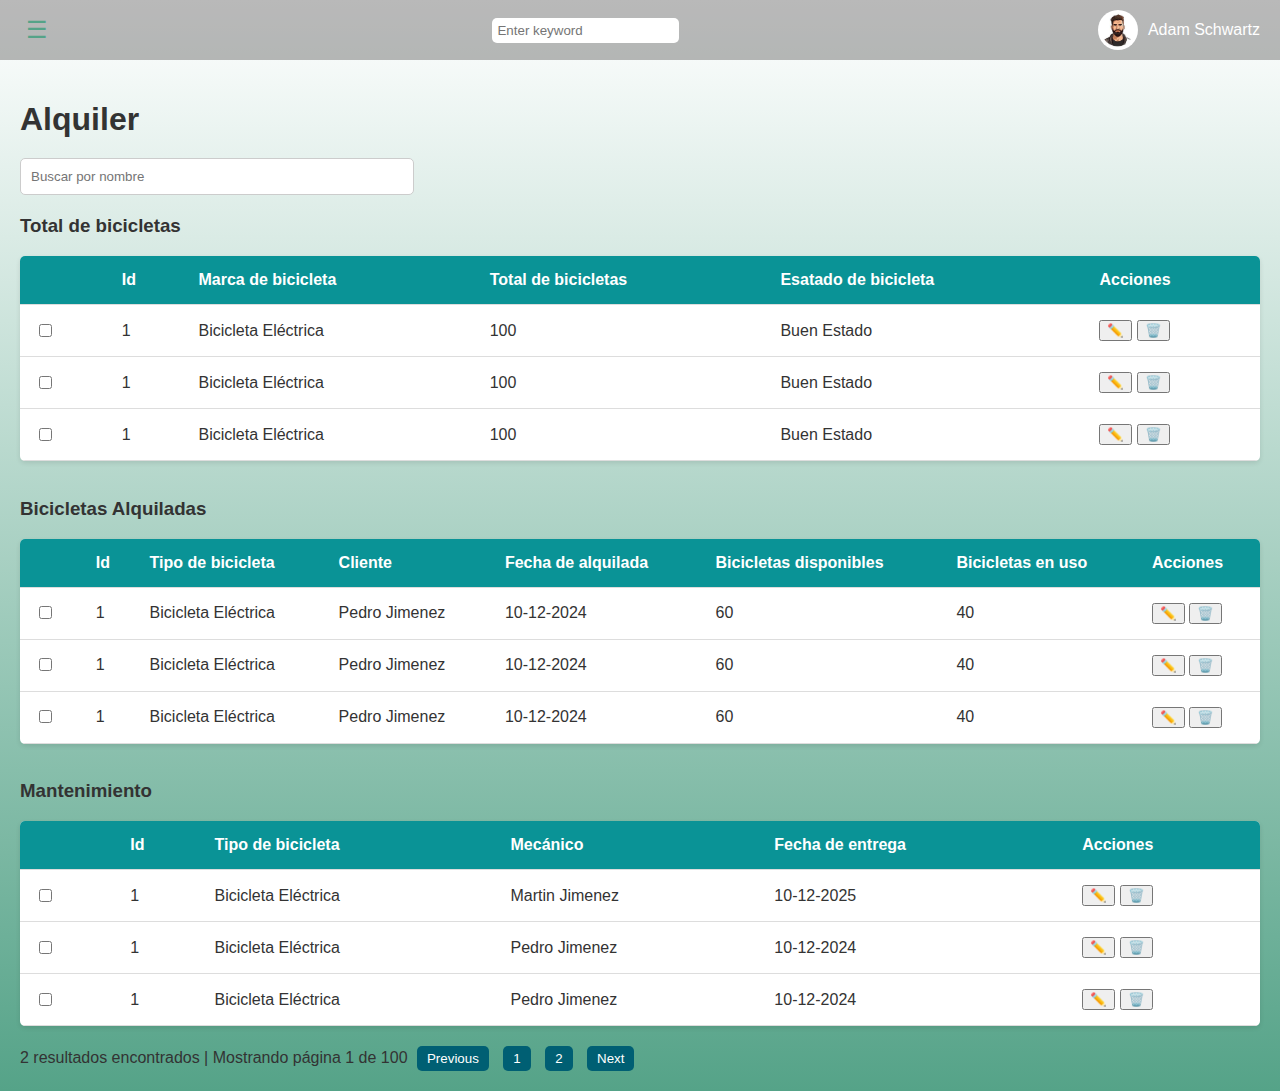
==== alquiler.html @ 31e091c4 "Primer commit: Subida inicial del proyecto" ====
<!DOCTYPE html>
<html lang="en">
<head>
    <meta charset="UTF-8">
    <meta name="viewport" content="width=device-width, initial-scale=1.0">
    <title>Alquiler</title>
    <link rel="stylesheet" href="styless.css">
</head>
<body>
    <div class="container">
        <aside class="sidebar">
            <div class="logo">
                <img src="/imagenes/logo.png" alt="Mikromovilab Logo">
            </div>
            <nav>
                <ul>
                    <li data-page="dashboard.html">Dashboard</li>
                    <li data-page="usuario.html">Usuario</li>
                    <li data-page="estaciones.html">Estaciones</li>
                    <li data-page="bicicletas.html">Bicicletas</li>
                    <li data-page="mantenimiento.html">Mantenimiento</li>
                    <li data-page="beacons.html">Beacons</li>
                    <li data-page="alquiler.html">Alquiler</li>
                    <li data-page="inventario.html">Inventario</li>
                    <li data-page="index.html">Personal</li>
                </ul>
            </nav>
        </aside>
        <main class="content">
            <header class="top-bar">
                <button id="menu-toggle" class="menu-toggle">☰</button>
                <input type="text" placeholder="Enter keyword">
                <div class="user-info">
                    <img src="/imagenes/user-avatar.png" alt="User Avatar">
                    <span>Adam Schwartz</span>
                </div>
            </header>
            <section class="user-admin">
                <h1>Alquiler</h1>
                <div class="search-bar">
                    <input type="text" placeholder="Buscar por nombre">
                </div>
                <h3>Total de bicicletas</h3>
                <table>
                    <thead>
                        <tr>
                            <th></th>
                            <th>Id</th>
                            <th>Marca de bicicleta</th>
                            <th>Total de bicicletas</th>
                            <th>Esatado de bicicleta</th>
                            <th>Acciones</th>
                        </tr>
                    </thead>
                    <tbody>
                        <tr>
                            <td><input type="checkbox"></td>
                            <td>1</td>
                            <td>Bicicleta Eléctrica</td>
                            <td>100</td>
                            <td>Buen Estado</td>
                         
                            <td>
                                <button>✏️</button>
                                <button>🗑️</button>
                            </td>
                        </tr>
                        <tr>
                          <td><input type="checkbox"></td>
                          <td>1</td>
                          <td>Bicicleta Eléctrica</td>
                          <td>100</td>
                          <td>Buen Estado</td>
                       
                          <td>
                              <button>✏️</button>
                              <button>🗑️</button>
                          </td>
                      </tr>
                      <tr>
                        <td><input type="checkbox"></td>
                        <td>1</td>
                        <td>Bicicleta Eléctrica</td>
                        <td>100</td>
                        <td>Buen Estado</td>
                     
                        <td>
                            <button>✏️</button>
                            <button>🗑️</button>
                        </td>
                    </tr>
                        
                    </tbody>
                </table>
                <br>
                <h3>Bicicletas Alquiladas</h3>
                <table>
                  <thead>
                      <tr>
                          <th></th>
                          <th>Id</th>
                          <th>Tipo de bicicleta</th>
                          <th>Cliente</th>
                          <th>Fecha de alquilada</th>
                          <th>Bicicletas disponibles</th>
                          <th>Bicicletas en uso</th>
                          <th>Acciones</th>
                      </tr>
                  </thead>
                  <tbody>
                      <tr>
                          <td><input type="checkbox"></td>
                          <td>1</td>
                          <td>Bicicleta Eléctrica</td>
                          <td>Pedro Jimenez</td>
                          <td>10-12-2024</td>
                          <td>60</td>
                          <td>40</td>
                       
                          <td>
                              <button>✏️</button>
                              <button>🗑️</button>
                          </td>
                      </tr>
                      <tr>
                        <td><input type="checkbox"></td>
                          <td>1</td>
                          <td>Bicicleta Eléctrica</td>
                          <td>Pedro Jimenez</td>
                          <td>10-12-2024</td>
                          <td>60</td>
                          <td>40</td>
                     
                        <td>
                            <button>✏️</button>
                            <button>🗑️</button>
                        </td>
                    </tr>
                    <tr>
                      <td><input type="checkbox"></td>
                      <td>1</td>
                      <td>Bicicleta Eléctrica</td>
                      <td>Pedro Jimenez</td>
                      <td>10-12-2024</td>
                      <td>60</td>
                      <td>40</td>
                   
                      <td>
                          <button>✏️</button>
                          <button>🗑️</button>
                      </td>
                  </tr>
                      
                  </tbody>
              </table>
              <br>
              <h3>Mantenimiento</h3>
              <table>
                <thead>
                    <tr>
                        <th></th>
                        <th>Id</th>
                        <th>Tipo de bicicleta</th>
                        <th>Mecánico</th>
                        <th>Fecha de entrega</th>
                        <th>Acciones</th>
                    </tr>
                </thead>
                <tbody>
                    <tr>
                        <td><input type="checkbox"></td>
                        <td>1</td>
                        <td>Bicicleta Eléctrica</td>
                        <td>Martin Jimenez</td>
                        <td>10-12-2025</td>
                       
                     
                        <td>
                            <button>✏️</button>
                            <button>🗑️</button>
                        </td>
                    </tr>
                    <tr>
                      <td><input type="checkbox"></td>
                        <td>1</td>
                        <td>Bicicleta Eléctrica</td>
                        <td>Pedro Jimenez</td>
                        <td>10-12-2024</td>
                        
                   
                      <td>
                          <button>✏️</button>
                          <button>🗑️</button>
                      </td>
                  </tr>
                  <tr>
                    <td><input type="checkbox"></td>
                    <td>1</td>
                    <td>Bicicleta Eléctrica</td>
                    <td>Pedro Jimenez</td>
                    <td>10-12-2024</td>
                    
                 
                    <td>
                        <button>✏️</button>
                        <button>🗑️</button>
                    </td>
                </tr>
                    
                </tbody>
            </table>
                <div class="pagination">
                    <span>2 resultados encontrados | Mostrando página 1 de 100</span>
                    <button>Previous</button>
                    <button>1</button>
                    <button>2</button>
                    <button>Next</button>
                </div>
            </section>
        
        </main>
        
    </div>
    <div id="edit-modal" class="modal">
      <div class="modal-content">
          <span class="close-button">&times;</span>
          <h2>Editar Información</h2>
          <form id="edit-form">
              <label for="edit-id">ID:</label>
              <input type="text" id="edit-id" disabled>
              <label for="edit-name">Marca de bicicleta:</label>
              <input type="text" id="edit-name" required>
              <label for="edit-total">Total de bicicletas:</label>
              <input type="number" id="edit-total" required>
              <label for="edit-status">Estado:</label>
              <input type="text" id="edit-status" required>
              <button type="submit">Guardar</button>
          </form>
      </div>
  </div>
  
    
    <script src="script.js"></script>
</body>
</html>
---- styless.css ----
/* Estilos Generales */
body {
    font-family: Arial, sans-serif;
    margin: 0;
    padding: 0;
    color: #333;


}

/* Estilo general */
.container {
    display: flex;

}


/* Estilo para la barra lateral */
.sidebar {
    width: 250px;
    background-color: #064a4b;
    color: white;
    display: flex;
    flex-direction: column;
    align-items: center;
    padding: 20px 0;
    position: fixed;
    left: 0;
    top: 0;
    bottom: 0;
    transform: translateX(-100%);
    transition: transform 0.3s ease-in-out;
    z-index: 1000;
}

/* Barra lateral visible */
.sidebar.open {
    transform: translateX(0);
}

/* Icono de menú */
.menu-toggle {
    background: none;
    border: none;
    font-size: 24px;
    cursor: pointer;
    color: #55a388;
    margin-right: 20px;
}

/* Ajustes de contenido cuando la barra lateral está abierta */
.content {
    margin-left: 0;

    transition: margin-left 0.3s ease-in-out;
}

.sidebar.open~.content {
    margin-left: 250px;
}

/* Para pantallas pequeñas */
@media (max-width: 768px) {
    .sidebar {
        width: 200px;
    }

    .sidebar.open~.content {
        margin-left: 0;
    }
}


.sidebar .logo img {
    width: 160px;
    margin-bottom: 20px;
}

.sidebar nav ul a {
    list-style: none;
    padding: 0;
    width: 100%;
    text-decoration: none;
}

.sidebar nav ul li {
    padding: 15px;
    text-align: center;
    cursor: pointer;
    border-radius: 5px;


}


.sidebar nav ul li:hover {
    background: #0a9396;
}

/* Content */
.content {
    flex-grow: 1;
    display: flex;
    height: 110%;
    flex-direction: column;
    background: linear-gradient(to top, #55a388, #ffffff);
}

/* Top Bar */
.top-bar {
    display: flex;
    justify-content: space-between;
    align-items: center;
    padding: 10px 20px;
    background: #52525267;
    color: #fff;
}

.top-bar input {
    padding: 5px;
    border-radius: 5px;
    border: none;
}

.top-bar .user-info {
    display: flex;
    align-items: center;
}

.top-bar .user-info img {
    width: 40px;
    height: 40px;
    border-radius: 50%;
    margin-right: 10px;
}

/* User Admin Section */
.user-admin {
    padding: 20px;
    flex-grow: 1;
}

.user-admin h1 {
    margin-bottom: 20px;
}

.search-bar {
    margin-bottom: 20px;
}

.search-bar input {
    width: 30%;
    padding: 10px;
    border-radius: 5px;
    border: 1px solid #ccc;
}

/* Table */
table {
    width: 100%;
    border-collapse: collapse;
    background: #fff;
    box-shadow: 0 2px 5px rgba(0, 0, 0, 0.1);
    border-radius: 5px;
    overflow: hidden;
}

table thead {
    background: #0a9396;
    color: #fff;
}

table th,
table td {
    padding: 15px;
    text-align: left;
    border-bottom: 1px solid #ddd;
}

.table tr:last-child td {
    border-bottom: none;
}

.status {
    padding: 5px 10px;
    border-radius: 20px;
    color: #fff;
    font-size: 12px;
}

.status.active {
    background: #00b14f;
}

.status.inactive {
    background: #ccc;
}

/* Pagination */
.pagination {
    justify-content: space-between;
    align-items: center;
    margin-top: 20px;
}

.pagination button {
    padding: 5px 10px;
    margin: 0 5px;
    border: none;
    background: #005f73;
    color: #fff;
    border-radius: 5px;
    cursor: pointer;

}

.pagination button:hover {
    background: #0a9396;
}

/*inventario*/
.main {
    margin-left: 250px;
    padding: 20px;
    transition: margin-left 0.3s ease;
}

.main.collapsed {
    margin-left: 0;
}

/* modal*/
.modal {
    display: none;
    position: fixed;
    z-index: 1;
    left: 0;
    top: 0;
    width: 100%;
    height: 100%;
    overflow: auto;
    background-color: rgba(0, 0, 0, 0.4);
    text-align: center;
}

.modal input {
    border-radius: 2px;
    width: 100 px;
    height: 25px;
}

#edit-form {
    display: flex;
    flex-direction: column;
    gap: 20px;
}

.modal button {
    align-self: center;
    /* Centra el botón horizontalmente (opcional) */
    padding: 10px 20px;
    background-color: #00bfa5;
    color: #fff;
    border: none;
    border-radius: 5px;
    cursor: pointer;
}

.modal-content {
    background-color: rgb(255, 255, 255);
    margin: 15% auto;
    padding: 20px;
    border-radius: 5px;
    width: 40%;
    height: 65%;
}

.close-button {
    color: black;
    float: right;
    font-size: 28px;
    font-weight: bold;
    cursor: pointer;
}

/*menu despegable de cerrar y ver pergil*/
.dropdown-menu {
    top: 100%;
    right: 0;
    background-color: rgb(102, 101, 101);
    border: 1px solid #ccc;
    box-shadow: 0 4px 6px rgba(0, 0, 0, 0.1);
    display: none;
    z-index: 100;
    width: 150px;

}

.dropdown-menu.show {
    display: block;
}

.dropdown-menu ul {
    list-style: none;
    margin: 0;
    padding: 0;
}

.dropdown-menu li {
    padding: 10px;
    cursor: pointer;
    transition: background-color 0.2s ease;
}

.dropdown-menu li:hover {
    background-color: #89c8d8;
}

/*dashboard*/
.header-a {
    margin-top: 20px;
    text-align: center;
}

.header-a h1 {
    font-size: 28px;
    color: #2c3e50;
}

/* Statistics Section */
.statistics-a {
    display: flex;
    flex-wrap: wrap;
    gap: 20px;
    margin-top: 20px;
}

.statistics-a .chart {
    flex: 1;
    min-width: 300px;
}

.statistics-a .info {
    display: flex;
    flex-wrap: wrap;
    gap: 20px;
    flex: 2;
}

.info-box {
    flex: 1 1 calc(33.333% - 20px);
    background-color: white;
    border-radius: 8px;
    box-shadow: 0 4px 6px rgba(0, 0, 0, 0.1);
    padding: 10px;
    display: flex;
    flex-direction: column;
    align-items: center;
    text-align: center;
}

.info-box img {
    width: 60px;
    height: 60px;
    margin-bottom: 10px;
    border-radius: 50%;
}

.info-box p {
    margin: 10px 0;
}

.info-box .menu button {
    margin: 5px;
    padding: 5px 10px;
    background-color: #2c3e50;
    color: white;
    border: none;
    border-radius: 4px;
    cursor: pointer;
}

.info-box .menu button:hover {
    background-color: #34495e;
}

/* Description Box */
.description-box {
    margin-top: 20px;
    background-color: white;
    padding: 20px;
    border-radius: 8px;
    box-shadow: 0 4px 6px rgba(0, 0, 0, 0.1);


}

.description-box h3 {
    margin: 0 0 10px;
}

.description-box textarea {
    width: 100%;
    border-radius: 8px;
    padding: 10px;
    border: 1px solid #ccc;
    box-shadow: 0 4px 6px rgba(0, 0, 0, 0.1);
}

/* Footer */
.footer {
    text-align: center;
    margin-top: 20px;
    color: #7f8c8d;
    font-size: 14px;
}

/* Responsive Adjustments */
@media screen and (max-width: 768px) {
    .sidebar {
        width: 200px;
    }



    .top-bar {
        flex-wrap: wrap;
    }

    .top-bar .search-bar {
        flex: 1 1 100%;
        /* Ocupará toda la fila disponible */
        margin: 10px 0;
    }

    .info-box {
        flex: 1 1 calc(50% - 20px);
    }
}

.hidden {
    display: none;
}

.expanded {
    margin-left: 0;
    /* Ajusta según el diseño */
}

.main {
    padding: 0;
}

/*estaciones*/
.table-container {
    background-color: white;
    border-radius: 10px;
    padding: 20px;
    box-shadow: 0 2px 4px rgba(0, 0, 0, 0.1);
    max-width: 1200px;
    margin: 20px auto;
}

.actions {
    display: flex;
    gap: 10px;
    justify-content: center;
}

.actions button {
    padding: 5px 10px;
    border-radius: 5px;
    cursor: pointer;
    font-size: 14px;
    transition: background-color 0.3s ease;
}

.edit {
    background-color: #007bff;
    color: white;
}

.edit:hover {
    background-color: #0056b3;
}

.delete {
    background-color: #dc3545;
    color: white;
}

.delete:hover {
    background-color: #a71d2a;
}

.status-button {
    padding: 8px 15px;
    border: none;
    border-radius: 20px;
    font-size: 14px;
    font-weight: bold;
    cursor: pointer;
    transition: all 0.3s ease;
    box-shadow: 0 4px 6px rgba(0, 0, 0, 0.1);
    color: white;
}

.status-button.active {
    background: linear-gradient(45deg, #28a745, #44d062);
}

.status-button.inactive {
    background: linear-gradient(45deg, #dc3545, #f07070);
}

.status-button.active:hover {
    background: linear-gradient(45deg, #218838, #3ecf55);
    box-shadow: 0 6px 10px rgba(0, 0, 0, 0.2), 0 0 10px rgba(66, 245, 131, 0.5);
    transform: scale(1.05);
}

.status-button.inactive:hover {
    background: linear-gradient(45deg, #c82333, #e86060);
    box-shadow: 0 6px 10px rgba(0, 0, 0, 0.2), 0 0 10px rgba(255, 77, 77, 0.5);
    transform: scale(1.05);
}

.status-button:active {
    transform: scale(0.95);
}

/*usuarios*/
.top-bar .user-infoa {
    margin-left: auto;
    /* Empuja la sección de usuario hacia la derecha */
    display: flex;
    align-items: center;
    gap: 10px;
    margin-right: 40px;
}

.top-bar .user-infoa .avatar {
    width: 30px;
    height: 30px;
    border-radius: 50%;
    object-fit: cover;
}

.sidebar img {
    width: 100px;
    margin-bottom: 1rem;
}

.user-cards {
    margin-top: 2rem;
    display: flex;
    flex-wrap: wrap;
    gap: 1rem;
}

.user-card {
    background: #fff;
    padding: 1rem;
    width: 45%;
    border-radius: 8px;
    box-shadow: 0 2px 5px rgba(0, 0, 0, 0.1);
    display: flex;
    justify-content: space-between;
    align-items: center;
    transition: box-shadow 0.3s;
}

.user-card:hover {
    box-shadow: 0 4px 10px rgba(0, 0, 0, 0.2);
}

.user-card h3 {
    margin: 0;
    color: #2c3e50;
}

.user-card p {
    color: #7f8c8d;
}

.user-card input[type="checkbox"] {
    margin-left: 10px;
}
.user-card img {
    max-width: 150px;
    border-radius: 10px;
    margin-left: 20px;
  }
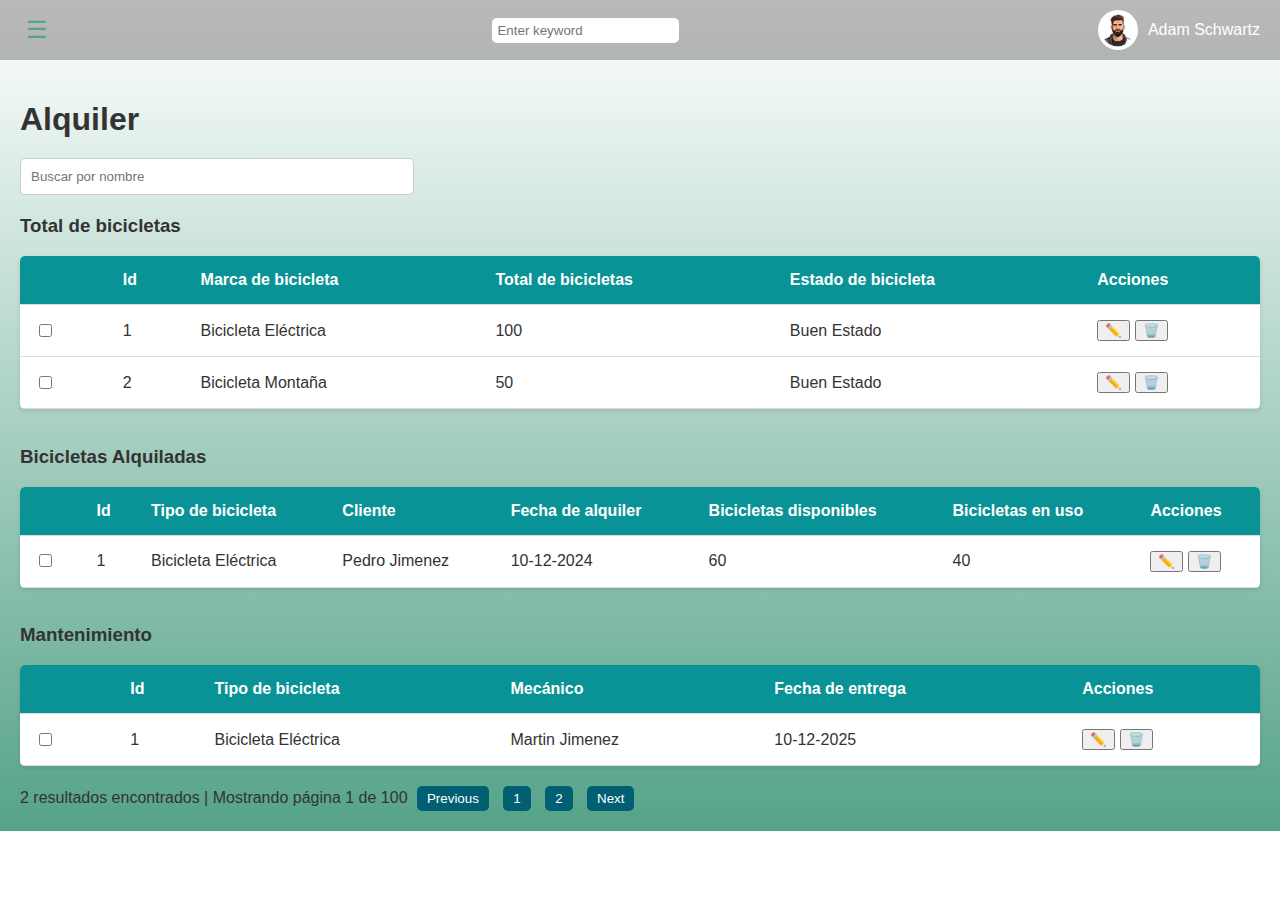
==== commit 53304664: "Arreglo" ====
--- a/alquiler.html
+++ b/alquiler.html
@@ -4,42 +4,58 @@
     <meta charset="UTF-8">
     <meta name="viewport" content="width=device-width, initial-scale=1.0">
     <title>Alquiler</title>
+    <!-- Vincula el archivo CSS externo -->
     <link rel="stylesheet" href="styless.css">
 </head>
 <body>
     <div class="container">
+        <!-- Barra lateral con el logo y el menú de navegación -->
         <aside class="sidebar">
             <div class="logo">
+                <!-- Logo del sistema -->
                 <img src="/imagenes/logo.png" alt="Mikromovilab Logo">
             </div>
             <nav>
                 <ul>
-                    <li data-page="dashboard.html">Dashboard</li>
-                    <li data-page="usuario.html">Usuario</li>
-                    <li data-page="estaciones.html">Estaciones</li>
-                    <li data-page="bicicletas.html">Bicicletas</li>
-                    <li data-page="mantenimiento.html">Mantenimiento</li>
-                    <li data-page="beacons.html">Beacons</li>
-                    <li data-page="alquiler.html">Alquiler</li>
-                    <li data-page="inventario.html">Inventario</li>
-                    <li data-page="index.html">Personal</li>
+                    <!-- Elementos del menú de navegación -->
+                    <li data-page="dashboard.html">📊 Dashboard</li>
+                    <li data-page="usuario.html">👤 Usuario</li>
+                    <li data-page="estaciones.html">📍 Estaciones</li>
+                    <li data-page="bicicletas.html">🚴 Bicicletas</li>
+                    <li data-page="mantenimiento.html">🛠️ Mantenimiento</li>
+                    <li data-page="beacons.html">📡 Beacons</li>
+                    <li data-page="alquiler.html">📜 Alquiler</li>
+                    <li data-page="inventario.html">📦 Inventario</li>
+                    <li data-page="index.html">👥 Personal</li>
                 </ul>
             </nav>
         </aside>
+
+        <!-- Contenido principal de la página -->
         <main class="content">
+            <!-- Barra superior con búsqueda y usuario -->
             <header class="top-bar">
+                <!-- Botón para alternar el menú en dispositivos pequeños -->
                 <button id="menu-toggle" class="menu-toggle">☰</button>
+                <!-- Barra de búsqueda -->
                 <input type="text" placeholder="Enter keyword">
+                <!-- Información del usuario -->
                 <div class="user-info">
                     <img src="/imagenes/user-avatar.png" alt="User Avatar">
                     <span>Adam Schwartz</span>
                 </div>
             </header>
+
+            <!-- Sección principal: gestión de alquileres -->
             <section class="user-admin">
                 <h1>Alquiler</h1>
+                
+                <!-- Barra de búsqueda para filtrar bicicletas -->
                 <div class="search-bar">
                     <input type="text" placeholder="Buscar por nombre">
                 </div>
+
+                <!-- Tabla que muestra el total de bicicletas disponibles -->
                 <h3>Total de bicicletas</h3>
                 <table>
                     <thead>
@@ -48,50 +64,40 @@
                             <th>Id</th>
                             <th>Marca de bicicleta</th>
                             <th>Total de bicicletas</th>
-                            <th>Esatado de bicicleta</th>
+                            <th>Estado de bicicleta</th>
                             <th>Acciones</th>
                         </tr>
                     </thead>
                     <tbody>
+                        <!-- Filas de ejemplo con información de bicicletas -->
                         <tr>
                             <td><input type="checkbox"></td>
                             <td>1</td>
                             <td>Bicicleta Eléctrica</td>
                             <td>100</td>
                             <td>Buen Estado</td>
-                         
                             <td>
+                                <!-- Botones para editar y eliminar -->
                                 <button>✏️</button>
                                 <button>🗑️</button>
                             </td>
                         </tr>
+                        <!-- Filas repetidas para demostración -->
                         <tr>
                           <td><input type="checkbox"></td>
-                          <td>1</td>
-                          <td>Bicicleta Eléctrica</td>
-                          <td>100</td>
+                          <td>2</td>
+                          <td>Bicicleta Montaña</td>
+                          <td>50</td>
                           <td>Buen Estado</td>
-                       
                           <td>
                               <button>✏️</button>
                               <button>🗑️</button>
                           </td>
                       </tr>
-                      <tr>
-                        <td><input type="checkbox"></td>
-                        <td>1</td>
-                        <td>Bicicleta Eléctrica</td>
-                        <td>100</td>
-                        <td>Buen Estado</td>
-                     
-                        <td>
-                            <button>✏️</button>
-                            <button>🗑️</button>
-                        </td>
-                    </tr>
-                        
                     </tbody>
                 </table>
+
+                <!-- Tabla que muestra bicicletas alquiladas -->
                 <br>
                 <h3>Bicicletas Alquiladas</h3>
                 <table>
@@ -101,13 +107,14 @@
                           <th>Id</th>
                           <th>Tipo de bicicleta</th>
                           <th>Cliente</th>
-                          <th>Fecha de alquilada</th>
+                          <th>Fecha de alquiler</th>
                           <th>Bicicletas disponibles</th>
                           <th>Bicicletas en uso</th>
                           <th>Acciones</th>
                       </tr>
                   </thead>
                   <tbody>
+                      <!-- Ejemplo de bicicletas alquiladas -->
                       <tr>
                           <td><input type="checkbox"></td>
                           <td>1</td>
@@ -116,43 +123,15 @@
                           <td>10-12-2024</td>
                           <td>60</td>
                           <td>40</td>
-                       
                           <td>
                               <button>✏️</button>
                               <button>🗑️</button>
                           </td>
                       </tr>
-                      <tr>
-                        <td><input type="checkbox"></td>
-                          <td>1</td>
-                          <td>Bicicleta Eléctrica</td>
-                          <td>Pedro Jimenez</td>
-                          <td>10-12-2024</td>
-                          <td>60</td>
-                          <td>40</td>
-                     
-                        <td>
-                            <button>✏️</button>
-                            <button>🗑️</button>
-                        </td>
-                    </tr>
-                    <tr>
-                      <td><input type="checkbox"></td>
-                      <td>1</td>
-                      <td>Bicicleta Eléctrica</td>
-                      <td>Pedro Jimenez</td>
-                      <td>10-12-2024</td>
-                      <td>60</td>
-                      <td>40</td>
-                   
-                      <td>
-                          <button>✏️</button>
-                          <button>🗑️</button>
-                      </td>
-                  </tr>
-                      
                   </tbody>
               </table>
+
+              <!-- Tabla que muestra bicicletas en mantenimiento -->
               <br>
               <h3>Mantenimiento</h3>
               <table>
@@ -167,48 +146,22 @@
                     </tr>
                 </thead>
                 <tbody>
+                    <!-- Ejemplo de bicicletas en mantenimiento -->
                     <tr>
                         <td><input type="checkbox"></td>
                         <td>1</td>
                         <td>Bicicleta Eléctrica</td>
                         <td>Martin Jimenez</td>
                         <td>10-12-2025</td>
-                       
-                     
                         <td>
                             <button>✏️</button>
                             <button>🗑️</button>
                         </td>
                     </tr>
-                    <tr>
-                      <td><input type="checkbox"></td>
-                        <td>1</td>
-                        <td>Bicicleta Eléctrica</td>
-                        <td>Pedro Jimenez</td>
-                        <td>10-12-2024</td>
-                        
-                   
-                      <td>
-                          <button>✏️</button>
-                          <button>🗑️</button>
-                      </td>
-                  </tr>
-                  <tr>
-                    <td><input type="checkbox"></td>
-                    <td>1</td>
-                    <td>Bicicleta Eléctrica</td>
-                    <td>Pedro Jimenez</td>
-                    <td>10-12-2024</td>
-                    
-                 
-                    <td>
-                        <button>✏️</button>
-                        <button>🗑️</button>
-                    </td>
-                </tr>
-                    
                 </tbody>
             </table>
+
+                <!-- Controles de paginación -->
                 <div class="pagination">
                     <span>2 resultados encontrados | Mostrando página 1 de 100</span>
                     <button>Previous</button>
@@ -217,14 +170,15 @@
                     <button>Next</button>
                 </div>
             </section>
-        
         </main>
-        
     </div>
+
+    <!-- Modal para editar información -->
     <div id="edit-modal" class="modal">
       <div class="modal-content">
           <span class="close-button">&times;</span>
           <h2>Editar Información</h2>
+          <!-- Formulario para editar información de bicicletas -->
           <form id="edit-form">
               <label for="edit-id">ID:</label>
               <input type="text" id="edit-id" disabled>
@@ -238,8 +192,8 @@
           </form>
       </div>
   </div>
-  
-    
+
+    <!-- Vincula el archivo JavaScript externo -->
     <script src="script.js"></script>
 </body>
-</html>
+</html>--- a/styless.css
+++ b/styless.css
@@ -81,10 +81,11 @@
     padding: 0;
     width: 100%;
     text-decoration: none;
+    margin: 0;
 }
 
 .sidebar nav ul li {
-    padding: 15px;
+    padding: 10px 15px;
     text-align: center;
     cursor: pointer;
     border-radius: 5px;
@@ -97,7 +98,36 @@
     background: #0a9396;
 }
 
-/* Content */
+/* Content .sidebar nav ul {
+            list-style: none;
+            padding: 0;
+            margin: 0;
+        }
+
+        .sidebar nav ul li {
+            display: flex;
+            align-items: center;
+            padding: 10px 15px;
+            font-size: 16px;
+            border-bottom: 1px solid #ccc;
+        }
+
+        .sidebar nav ul li:hover {
+            background-color: #f0f0f0;
+            cursor: pointer;
+        }
+
+        .sidebar nav ul li::before {
+            content: attr(data-icon);
+            display: inline-block;
+            width: 20px;
+            text-align: center;
+            margin-right: 10px;
+        }
+
+        .sidebar {
+            background-color: #f8f9fa;
+        }*/
 .content {
     flex-grow: 1;
     display: flex;
@@ -230,57 +260,114 @@
 }
 
 /* modal*/
+/* Modal */
 .modal {
     display: none;
     position: fixed;
-    z-index: 1;
+    z-index: 1000;
     left: 0;
     top: 0;
     width: 100%;
     height: 100%;
     overflow: auto;
-    background-color: rgba(0, 0, 0, 0.4);
+    background-color: rgba(0, 0, 0, 0.6); /* Fondo oscuro y menos opaco */
     text-align: center;
-}
-
+    padding: 50px 15px; /* Espaciado adicional */
+}
+
+/* Modal Content */
+.modal-content {
+    background-color: #fff;
+    margin: 5% auto; /* Centro el modal con más espacio desde arriba */
+    padding: 30px;
+    border-radius: 8px;
+    width: 40%;
+    height: auto;
+    max-width: 600px;
+    box-shadow: 0 4px 15px rgba(0, 0, 0, 0.1); /* Sombra sutil */
+    animation: fadeIn 0.3s ease-out; /* Animación de aparición */
+}
+
+/* Modal Header */
+.modal-header {
+    display: flex;
+    justify-content: space-between;
+    align-items: center;
+    border-bottom: 2px solid #f1f1f1;
+    padding-bottom: 15px;
+    margin-bottom: 20px;
+}
+
+.modal-header h2 {
+    margin: 0;
+    font-size: 24px;
+    color: #333;
+}
+
+.close-button {
+    font-size: 28px;
+    font-weight: bold;
+    color: #888;
+    cursor: pointer;
+    transition: color 0.3s ease;
+}
+
+.close-button:hover {
+    color: #333; /* Color al pasar el mouse */
+}
+
+/* Input Fields */
 .modal input {
-    border-radius: 2px;
-    width: 100 px;
-    height: 25px;
-}
-
-#edit-form {
-    display: flex;
-    flex-direction: column;
-    gap: 20px;
-}
-
+    padding: 10px;
+    margin-bottom: 15px;
+    border-radius: 6px;
+    border: 1px solid #ddd;
+    font-size: 16px;
+    width: 100%;
+    transition: border-color 0.3s ease;
+}
+
+.modal input:focus {
+    border-color: #00bfa5; /* Color al hacer focus */
+}
+
+/* Modal Buttons */
 .modal button {
-    align-self: center;
-    /* Centra el botón horizontalmente (opcional) */
-    padding: 10px 20px;
+    padding: 12px 25px;
     background-color: #00bfa5;
     color: #fff;
     border: none;
     border-radius: 5px;
     cursor: pointer;
-}
-
-.modal-content {
-    background-color: rgb(255, 255, 255);
-    margin: 15% auto;
-    padding: 20px;
-    border-radius: 5px;
-    width: 40%;
-    height: 65%;
-}
-
-.close-button {
-    color: black;
-    float: right;
-    font-size: 28px;
-    font-weight: bold;
-    cursor: pointer;
+    transition: background-color 0.3s ease;
+    font-size: 16px;
+}
+
+.modal button:hover {
+    background-color: #008e8c; /* Color al pasar el mouse */
+}
+
+.modal button:focus {
+    outline: none;
+}
+
+/* Fade In Animation */
+@keyframes fadeIn {
+    from {
+        opacity: 0;
+        transform: scale(0.8);
+    }
+    to {
+        opacity: 1;
+        transform: scale(1);
+    }
+}
+
+/* Responsive */
+@media screen and (max-width: 768px) {
+    .modal-content {
+        width: 90%;
+    }
 }
 
 /*menu despegable de cerrar y ver pergil*/
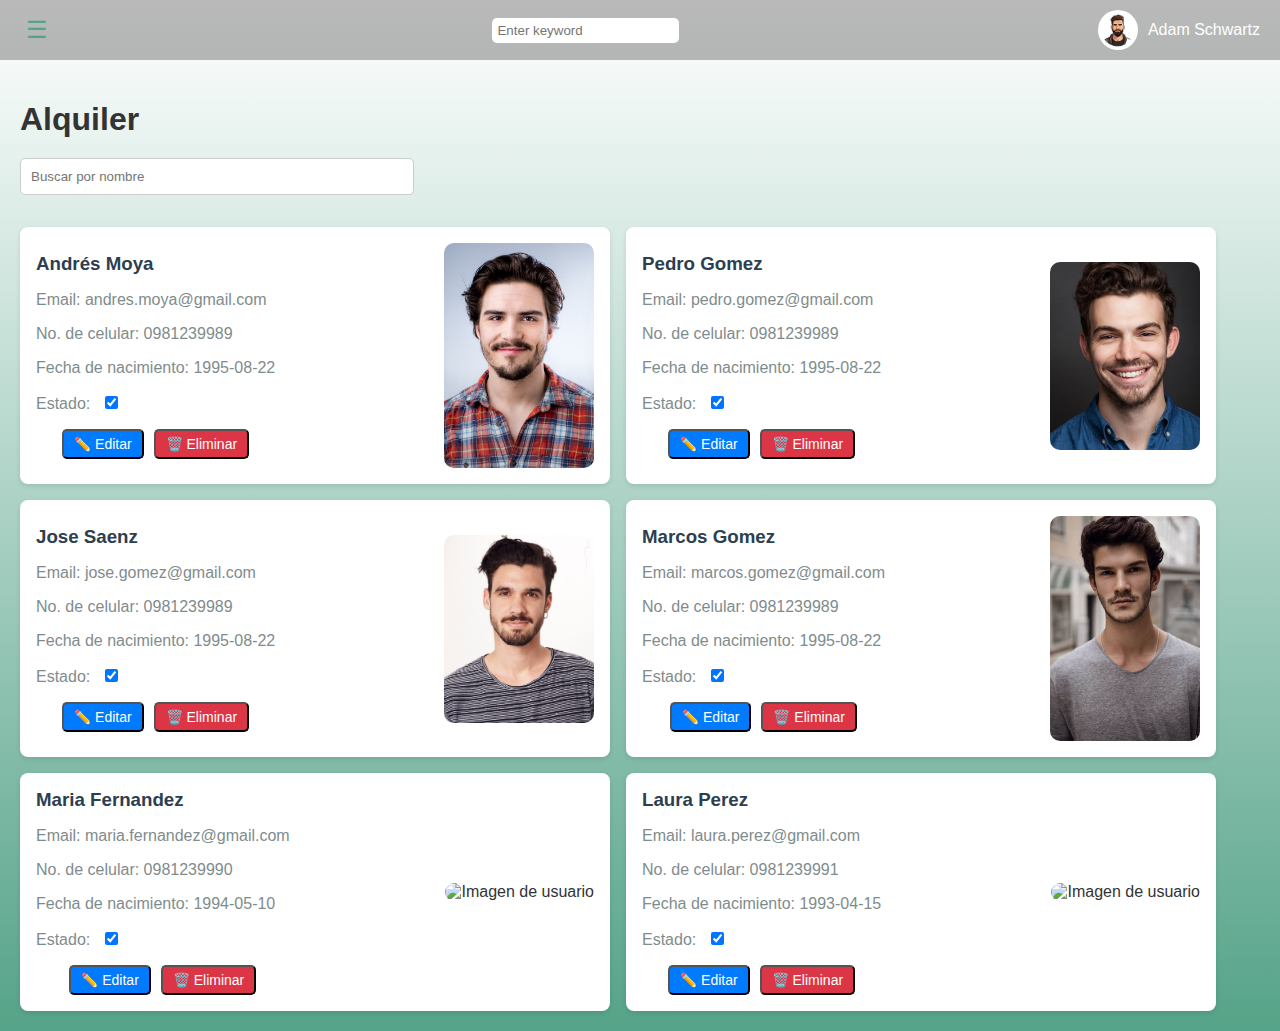
==== commit e5e994d4: "Arreglos" ====
--- a/alquiler.html
+++ b/alquiler.html
@@ -3,21 +3,39 @@
 <head>
     <meta charset="UTF-8">
     <meta name="viewport" content="width=device-width, initial-scale=1.0">
-    <title>Alquiler</title>
-    <!-- Vincula el archivo CSS externo -->
-    <link rel="stylesheet" href="styless.css">
+    <title>Usuarios</title>
+    <link rel="stylesheet" href="/estilos/styless.css">
+    <style>
+     
+
+        /* Estilo para el menú desplegable */
+        .user-dropdown {
+            display: none;
+            position: absolute;
+            top: 30px;
+            right: 0;
+            background-color: #fff;
+            border: 1px solid #ccc;
+            border-radius: 5px;
+            box-shadow: 0 2px 10px rgba(0, 0, 0, 0.1);
+            padding: 5px 0;
+            width: 100px;
+            text-align: center;
+            z-index: 10; /* Aseguramos que esté por encima del contenido */
+        }
+
+       
+
+    </style>
 </head>
 <body>
     <div class="container">
-        <!-- Barra lateral con el logo y el menú de navegación -->
         <aside class="sidebar">
             <div class="logo">
-                <!-- Logo del sistema -->
                 <img src="/imagenes/logo.png" alt="Mikromovilab Logo">
             </div>
             <nav>
                 <ul>
-                    <!-- Elementos del menú de navegación -->
                     <li data-page="dashboard.html">📊 Dashboard</li>
                     <li data-page="usuario.html">👤 Usuario</li>
                     <li data-page="estaciones.html">📍 Estaciones</li>
@@ -30,170 +48,144 @@
                 </ul>
             </nav>
         </aside>
-
-        <!-- Contenido principal de la página -->
         <main class="content">
-            <!-- Barra superior con búsqueda y usuario -->
             <header class="top-bar">
-                <!-- Botón para alternar el menú en dispositivos pequeños -->
                 <button id="menu-toggle" class="menu-toggle">☰</button>
-                <!-- Barra de búsqueda -->
                 <input type="text" placeholder="Enter keyword">
-                <!-- Información del usuario -->
                 <div class="user-info">
                     <img src="/imagenes/user-avatar.png" alt="User Avatar">
                     <span>Adam Schwartz</span>
+                    <!-- Menú desplegable -->
+                    <div class="user-dropdown">
+                        <a href="#">Perfil</a>
+                        <a href="#">Salir</a>
+                    </div>
                 </div>
             </header>
-
-            <!-- Sección principal: gestión de alquileres -->
             <section class="user-admin">
                 <h1>Alquiler</h1>
-                
-                <!-- Barra de búsqueda para filtrar bicicletas -->
                 <div class="search-bar">
                     <input type="text" placeholder="Buscar por nombre">
                 </div>
-
-                <!-- Tabla que muestra el total de bicicletas disponibles -->
-                <h3>Total de bicicletas</h3>
-                <table>
-                    <thead>
-                        <tr>
-                            <th></th>
-                            <th>Id</th>
-                            <th>Marca de bicicleta</th>
-                            <th>Total de bicicletas</th>
-                            <th>Estado de bicicleta</th>
-                            <th>Acciones</th>
-                        </tr>
-                    </thead>
-                    <tbody>
-                        <!-- Filas de ejemplo con información de bicicletas -->
-                        <tr>
-                            <td><input type="checkbox"></td>
-                            <td>1</td>
-                            <td>Bicicleta Eléctrica</td>
-                            <td>100</td>
-                            <td>Buen Estado</td>
-                            <td>
-                                <!-- Botones para editar y eliminar -->
-                                <button>✏️</button>
-                                <button>🗑️</button>
-                            </td>
-                        </tr>
-                        <!-- Filas repetidas para demostración -->
-                        <tr>
-                          <td><input type="checkbox"></td>
-                          <td>2</td>
-                          <td>Bicicleta Montaña</td>
-                          <td>50</td>
-                          <td>Buen Estado</td>
-                          <td>
-                              <button>✏️</button>
-                              <button>🗑️</button>
-                          </td>
-                      </tr>
-                    </tbody>
-                </table>
-
-                <!-- Tabla que muestra bicicletas alquiladas -->
-                <br>
-                <h3>Bicicletas Alquiladas</h3>
-                <table>
-                  <thead>
-                      <tr>
-                          <th></th>
-                          <th>Id</th>
-                          <th>Tipo de bicicleta</th>
-                          <th>Cliente</th>
-                          <th>Fecha de alquiler</th>
-                          <th>Bicicletas disponibles</th>
-                          <th>Bicicletas en uso</th>
-                          <th>Acciones</th>
-                      </tr>
-                  </thead>
-                  <tbody>
-                      <!-- Ejemplo de bicicletas alquiladas -->
-                      <tr>
-                          <td><input type="checkbox"></td>
-                          <td>1</td>
-                          <td>Bicicleta Eléctrica</td>
-                          <td>Pedro Jimenez</td>
-                          <td>10-12-2024</td>
-                          <td>60</td>
-                          <td>40</td>
-                          <td>
-                              <button>✏️</button>
-                              <button>🗑️</button>
-                          </td>
-                      </tr>
-                  </tbody>
-              </table>
-
-              <!-- Tabla que muestra bicicletas en mantenimiento -->
-              <br>
-              <h3>Mantenimiento</h3>
-              <table>
-                <thead>
-                    <tr>
-                        <th></th>
-                        <th>Id</th>
-                        <th>Tipo de bicicleta</th>
-                        <th>Mecánico</th>
-                        <th>Fecha de entrega</th>
-                        <th>Acciones</th>
-                    </tr>
-                </thead>
-                <tbody>
-                    <!-- Ejemplo de bicicletas en mantenimiento -->
-                    <tr>
-                        <td><input type="checkbox"></td>
-                        <td>1</td>
-                        <td>Bicicleta Eléctrica</td>
-                        <td>Martin Jimenez</td>
-                        <td>10-12-2025</td>
-                        <td>
-                            <button>✏️</button>
-                            <button>🗑️</button>
-                        </td>
-                    </tr>
-                </tbody>
-            </table>
-
-                <!-- Controles de paginación -->
-                <div class="pagination">
-                    <span>2 resultados encontrados | Mostrando página 1 de 100</span>
-                    <button>Previous</button>
-                    <button>1</button>
-                    <button>2</button>
-                    <button>Next</button>
+                <div class="user-cards" id="userCards">
+                    <!-- Tarjeta de usuario Andrés Moya -->
+                    <div class="user-card" data-id="1754702856">
+                        <div class="user-info">
+                            <h3>Andrés Moya</h3>
+                            <p>Email: andres.moya@gmail.com</p>
+                            <p>No. de celular: 0981239989</p>
+                            <p>Fecha de nacimiento: 1995-08-22</p>
+                            <p>Estado: <input type="checkbox" checked></p>
+                            <div class="actions">
+                                <button class="edit">✏️ Editar</button>
+                                <button class="delete">🗑️ Eliminar</button>
+                            </div>
+                        </div>
+                        <img src="./imagenes/persona1.jpeg" alt="Imagen de usuario">
+                    </div>
+                    <!-- Tarjeta de usuario Pedro Gomez -->
+                    <div class="user-card" data-id="1754702857">
+                        <div class="user-info">
+                            <h3>Pedro Gomez</h3>
+                            <p>Email: pedro.gomez@gmail.com</p>
+                            <p>No. de celular: 0981239989</p>
+                            <p>Fecha de nacimiento: 1995-08-22</p>
+                            <p>Estado: <input type="checkbox" checked></p>
+                            <div class="actions">
+                                <button class="edit">✏️ Editar</button>
+                                <button class="delete">🗑️ Eliminar</button>
+                            </div>
+                        </div>
+                        <img src="./imagenes/persona2.jpeg" alt="Imagen de usuario">
+                    </div>
+                    <!-- Tarjeta de usuario Jose Saenz -->
+                    <div class="user-card" data-id="1754702858">
+                        <div class="user-info">
+                            <h3>Jose Saenz</h3>
+                            <p>Email: jose.gomez@gmail.com</p>
+                            <p>No. de celular: 0981239989</p>
+                            <p>Fecha de nacimiento: 1995-08-22</p>
+                            <p>Estado: <input type="checkbox" checked></p>
+                            <div class="actions">
+                                <button class="edit">✏️ Editar</button>
+                                <button class="delete">🗑️ Eliminar</button>
+                            </div>
+                        </div>
+                        <img src="./imagenes/persona3.jpg" alt="Imagen de usuario">
+                    </div>
+                    <!-- Tarjeta de usuario Marcos Gomez -->
+                    <div class="user-card" data-id="1754702859">
+                        <div class="user-info">
+                            <h3>Marcos Gomez</h3>
+                            <p>Email: marcos.gomez@gmail.com</p>
+                            <p>No. de celular: 0981239989</p>
+                            <p>Fecha de nacimiento: 1995-08-22</p>
+                            <p>Estado: <input type="checkbox" checked></p>
+                            <div class="actions">
+                                <button class="edit">✏️ Editar</button>
+                                <button class="delete">🗑️ Eliminar</button>
+                            </div>
+                        </div>
+                        <img src="./imagenes/persona4.jpeg" alt="Imagen de usuario">
+                    </div>
+                    <!-- Tarjeta de usuario Maria Fernandez -->
+                    <div class="user-card" data-id="1754702860">
+                        <div class="user-info">
+                            <h3>Maria Fernandez</h3>
+                            <p>Email: maria.fernandez@gmail.com</p>
+                            <p>No. de celular: 0981239990</p>
+                            <p>Fecha de nacimiento: 1994-05-10</p>
+                            <p>Estado: <input type="checkbox" checked></p>
+                            <div class="actions">
+                                <button class="edit">✏️ Editar</button>
+                                <button class="delete">🗑️ Eliminar</button>
+                            </div>
+                        </div>
+                        <img src="./imagenes/persona5.jpg" alt="Imagen de usuario">
+                    </div>
+                    <!-- Tarjeta de usuario Laura Perez -->
+                    <div class="user-card" data-id="1754702861">
+                        <div class="user-info">
+                            <h3>Laura Perez</h3>
+                            <p>Email: laura.perez@gmail.com</p>
+                            <p>No. de celular: 0981239991</p>
+                            <p>Fecha de nacimiento: 1993-04-15</p>
+                            <p>Estado: <input type="checkbox" checked></p>
+                            <div class="actions">
+                                <button class="edit">✏️ Editar</button>
+                                <button class="delete">🗑️ Eliminar</button>
+                            </div>
+                        </div>
+                        <img src="./imagenes/persona6.jpg" alt="Imagen de usuario">
+                    </div>
                 </div>
             </section>
         </main>
     </div>
 
-    <!-- Modal para editar información -->
-    <div id="edit-modal" class="modal">
-      <div class="modal-content">
-          <span class="close-button">&times;</span>
-          <h2>Editar Información</h2>
-          <!-- Formulario para editar información de bicicletas -->
-          <form id="edit-form">
-              <label for="edit-id">ID:</label>
-              <input type="text" id="edit-id" disabled>
-              <label for="edit-name">Marca de bicicleta:</label>
-              <input type="text" id="edit-name" required>
-              <label for="edit-total">Total de bicicletas:</label>
-              <input type="number" id="edit-total" required>
-              <label for="edit-status">Estado:</label>
-              <input type="text" id="edit-status" required>
-              <button type="submit">Guardar</button>
-          </form>
-      </div>
-  </div>
+    <!-- Modal de edición de usuario -->
+    <div id="editModal" class="modal" style="display: none;">
+        <div class="modal-content">
+            <h2>Editar Usuario</h2>
+            <form id="editForm">
+                <label for="editName">Nombre:</label>
+                <input type="text" id="editName" required>
+                <br>
+                <label for="editEmail">Email:</label>
+                <input type="email" id="editEmail" required>
+                <br>
+                <label for="editPhone">No. de celular:</label>
+                <input type="text" id="editPhone" required>
+                <br>
+                <label for="editBirthdate">Fecha de nacimiento:</label>
+                <input type="date" id="editBirthdate" required>
+                <br><br>
+                <button type="submit">Guardar Cambios</button>
+                <button type="button" id="cancelEdit">Cancelar</button>
+            </form>
+        </div>
+    </div>
 
-    <!-- Vincula el archivo JavaScript externo -->
     <script src="script.js"></script>
 </body>
-</html>+</html>
--- a/estilos/styless.css
+++ b/estilos/styless.css
@@ -0,0 +1,680 @@
+/* Estilos Generales */
+body {
+    font-family: Arial, sans-serif;
+    margin: 0;
+    padding: 0;
+    color: #333;
+
+
+}
+
+/* Estilo general */
+.container {
+    display: flex;
+
+}
+
+
+/* Estilo para la barra lateral */
+.sidebar {
+    width: 250px;
+    background-color: #064a4b;
+    color: white;
+    display: flex;
+    flex-direction: column;
+    align-items: center;
+    padding: 20px 0;
+    position: fixed;
+    left: 0;
+    top: 0;
+    bottom: 0;
+    transform: translateX(-100%);
+    transition: transform 0.3s ease-in-out;
+    z-index: 1000;
+}
+
+/* Barra lateral visible */
+.sidebar.open {
+    transform: translateX(0);
+}
+
+/* Icono de menú */
+.menu-toggle {
+    background: none;
+    border: none;
+    font-size: 24px;
+    cursor: pointer;
+    color: #55a388;
+    margin-right: 20px;
+}
+
+/* Ajustes de contenido cuando la barra lateral está abierta */
+.content {
+    margin-left: 0;
+
+    transition: margin-left 0.3s ease-in-out;
+}
+
+.sidebar.open~.content {
+    margin-left: 250px;
+}
+
+/* Para pantallas pequeñas */
+@media (max-width: 768px) {
+    .sidebar {
+        width: 200px;
+    }
+
+    .sidebar.open~.content {
+        margin-left: 0;
+    }
+}
+
+
+.sidebar .logo img {
+    width: 160px;
+    margin-bottom: 20px;
+}
+
+.sidebar nav ul a {
+    list-style: none;
+    padding: 0;
+    width: 100%;
+    text-decoration: none;
+    margin: 0;
+}
+
+.sidebar nav ul li {
+    padding: 10px 15px;
+    text-align: center;
+    cursor: pointer;
+    border-radius: 5px;
+
+
+}
+
+
+.sidebar nav ul li:hover {
+    background: #0a9396;
+}
+
+/* Content .sidebar nav ul {
+            list-style: none;
+            padding: 0;
+            margin: 0;
+        }
+
+        .sidebar nav ul li {
+            display: flex;
+            align-items: center;
+            padding: 10px 15px;
+            font-size: 16px;
+            border-bottom: 1px solid #ccc;
+        }
+
+        .sidebar nav ul li:hover {
+            background-color: #f0f0f0;
+            cursor: pointer;
+        }
+
+        .sidebar nav ul li::before {
+            content: attr(data-icon);
+            display: inline-block;
+            width: 20px;
+            text-align: center;
+            margin-right: 10px;
+        }
+
+        .sidebar {
+            background-color: #f8f9fa;
+        }*/
+.content {
+    flex-grow: 1;
+    display: flex;
+    height: 110%;
+    flex-direction: column;
+    background: linear-gradient(to top, #55a388, #ffffff);
+}
+
+/* Top Bar */
+.top-bar {
+    display: flex;
+    justify-content: space-between;
+    align-items: center;
+    padding: 10px 20px;
+    background: #52525267;
+    color: #fff;
+}
+
+.top-bar input {
+    padding: 5px;
+    border-radius: 5px;
+    border: none;
+}
+
+.top-bar .user-info {
+    display: flex;
+    align-items: center;
+}
+
+.top-bar .user-info img {
+    width: 40px;
+    height: 40px;
+    border-radius: 50%;
+    margin-right: 10px;
+}
+
+/* User Admin Section */
+.user-admin {
+    padding: 20px;
+    flex-grow: 1;
+}
+
+.user-admin h1 {
+    margin-bottom: 20px;
+}
+
+.search-bar {
+    margin-bottom: 20px;
+}
+
+.search-bar input {
+    width: 30%;
+    padding: 10px;
+    border-radius: 5px;
+    border: 1px solid #ccc;
+}
+
+/* Table */
+table {
+    width: 100%;
+    border-collapse: collapse;
+    background: #fff;
+    box-shadow: 0 2px 5px rgba(0, 0, 0, 0.1);
+    border-radius: 5px;
+    overflow: hidden;
+}
+
+table thead {
+    background: #0a9396;
+    color: #fff;
+}
+
+table th,
+table td {
+    padding: 15px;
+    text-align: left;
+    border-bottom: 1px solid #ddd;
+}
+
+.table tr:last-child td {
+    border-bottom: none;
+}
+
+.status {
+    padding: 5px 10px;
+    border-radius: 20px;
+    color: #fff;
+    font-size: 12px;
+}
+
+.status.active {
+    background: #00b14f;
+}
+
+.status.inactive {
+    background: #ccc;
+}
+
+/* Pagination */
+.pagination {
+    justify-content: space-between;
+    align-items: center;
+    margin-top: 20px;
+}
+
+.pagination button {
+    padding: 5px 10px;
+    margin: 0 5px;
+    border: none;
+    background: #005f73;
+    color: #fff;
+    border-radius: 5px;
+    cursor: pointer;
+
+}
+
+.pagination button:hover {
+    background: #0a9396;
+}
+
+/*inventario*/
+.main {
+    margin-left: 250px;
+    padding: 20px;
+    transition: margin-left 0.3s ease;
+}
+
+.main.collapsed {
+    margin-left: 0;
+}
+
+/* modal*/
+/* Modal */
+.modal {
+    display: none;
+    position: fixed;
+    z-index: 1000;
+    left: 0;
+    top: 0;
+    width: 100%;
+    height: 100%;
+    overflow: auto;
+    background-color: rgba(0, 0, 0, 0.6); /* Fondo oscuro y menos opaco */
+    text-align: center;
+    padding: 50px 15px; /* Espaciado adicional */
+}
+
+/* Modal Content */
+.modal-content {
+    background-color: #fff;
+    margin: 5% auto; /* Centro el modal con más espacio desde arriba */
+    padding: 30px;
+    border-radius: 8px;
+    width: 40%;
+    height: auto;
+    max-width: 600px;
+    box-shadow: 0 4px 15px rgba(0, 0, 0, 0.1); /* Sombra sutil */
+    animation: fadeIn 0.3s ease-out; /* Animación de aparición */
+}
+
+/* Modal Header */
+.modal-header {
+    display: flex;
+    justify-content: space-between;
+    align-items: center;
+    border-bottom: 2px solid #f1f1f1;
+    padding-bottom: 15px;
+    margin-bottom: 20px;
+}
+
+.modal-header h2 {
+    margin: 0;
+    font-size: 24px;
+    color: #333;
+}
+
+.close-button {
+    font-size: 28px;
+    font-weight: bold;
+    color: #888;
+    cursor: pointer;
+    transition: color 0.3s ease;
+}
+
+.close-button:hover {
+    color: #333; /* Color al pasar el mouse */
+}
+
+/* Input Fields */
+.modal input {
+    padding: 10px;
+    margin-bottom: 15px;
+    border-radius: 6px;
+    border: 1px solid #ddd;
+    font-size: 16px;
+    width: 100%;
+    transition: border-color 0.3s ease;
+}
+
+.modal input:focus {
+    border-color: #00bfa5; /* Color al hacer focus */
+}
+
+/* Modal Buttons */
+.modal button {
+    padding: 12px 25px;
+    background-color: #00bfa5;
+    color: #fff;
+    border: none;
+    border-radius: 5px;
+    cursor: pointer;
+    transition: background-color 0.3s ease;
+    font-size: 16px;
+}
+
+.modal button:hover {
+    background-color: #008e8c; /* Color al pasar el mouse */
+}
+
+.modal button:focus {
+    outline: none;
+}
+
+/* Fade In Animation */
+@keyframes fadeIn {
+    from {
+        opacity: 0;
+        transform: scale(0.8);
+    }
+    to {
+        opacity: 1;
+        transform: scale(1);
+    }
+}
+
+/* Responsive */
+@media screen and (max-width: 768px) {
+    .modal-content {
+        width: 90%;
+    }
+}
+
+/*menu despegable de cerrar y ver pergil*/
+.dropdown-menu {
+    top: 100%;
+    right: 0;
+    background-color: rgb(102, 101, 101);
+    border: 1px solid #ccc;
+    box-shadow: 0 4px 6px rgba(0, 0, 0, 0.1);
+    display: none;
+    z-index: 100;
+    width: 150px;
+
+}
+
+.dropdown-menu.show {
+    display: block;
+}
+
+.dropdown-menu ul {
+    list-style: none;
+    margin: 0;
+    padding: 0;
+}
+
+.dropdown-menu li {
+    padding: 10px;
+    cursor: pointer;
+    transition: background-color 0.2s ease;
+}
+
+.dropdown-menu li:hover {
+    background-color: #89c8d8;
+}
+
+/*dashboard*/
+.header-a {
+    margin-top: 20px;
+    text-align: center;
+}
+
+.header-a h1 {
+    font-size: 28px;
+    color: #2c3e50;
+}
+
+/* Statistics Section */
+.statistics-a {
+    display: flex;
+    flex-wrap: wrap;
+    gap: 20px;
+    margin-top: 20px;
+}
+
+.statistics-a .chart {
+    flex: 1;
+    min-width: 300px;
+}
+
+.statistics-a .info {
+    display: flex;
+    flex-wrap: wrap;
+    gap: 20px;
+    flex: 2;
+}
+
+.info-box {
+    flex: 1 1 calc(33.333% - 20px);
+    background-color: white;
+    border-radius: 8px;
+    box-shadow: 0 4px 6px rgba(0, 0, 0, 0.1);
+    padding: 10px;
+    display: flex;
+    flex-direction: column;
+    align-items: center;
+    text-align: center;
+}
+
+.info-box img {
+    width: 60px;
+    height: 60px;
+    margin-bottom: 10px;
+    border-radius: 50%;
+}
+
+.info-box p {
+    margin: 10px 0;
+}
+
+.info-box .menu button {
+    margin: 5px;
+    padding: 5px 10px;
+    background-color: #2c3e50;
+    color: white;
+    border: none;
+    border-radius: 4px;
+    cursor: pointer;
+}
+
+.info-box .menu button:hover {
+    background-color: #34495e;
+}
+
+/* Description Box */
+.description-box {
+    margin-top: 20px;
+    background-color: white;
+    padding: 20px;
+    border-radius: 8px;
+    box-shadow: 0 4px 6px rgba(0, 0, 0, 0.1);
+
+
+}
+
+.description-box h3 {
+    margin: 0 0 10px;
+}
+
+.description-box textarea {
+    width: 100%;
+    border-radius: 8px;
+    padding: 10px;
+    border: 1px solid #ccc;
+    box-shadow: 0 4px 6px rgba(0, 0, 0, 0.1);
+}
+
+/* Footer */
+.footer {
+    text-align: center;
+    margin-top: 20px;
+    color: #7f8c8d;
+    font-size: 14px;
+}
+
+/* Responsive Adjustments */
+@media screen and (max-width: 768px) {
+    .sidebar {
+        width: 200px;
+    }
+
+
+
+    .top-bar {
+        flex-wrap: wrap;
+    }
+
+    .top-bar .search-bar {
+        flex: 1 1 100%;
+        /* Ocupará toda la fila disponible */
+        margin: 10px 0;
+    }
+
+    .info-box {
+        flex: 1 1 calc(50% - 20px);
+    }
+}
+
+.hidden {
+    display: none;
+}
+
+.expanded {
+    margin-left: 0;
+    /* Ajusta según el diseño */
+}
+
+.main {
+    padding: 0;
+}
+
+/*estaciones*/
+.table-container {
+    background-color: white;
+    border-radius: 10px;
+    padding: 20px;
+    box-shadow: 0 2px 4px rgba(0, 0, 0, 0.1);
+    max-width: 1200px;
+    margin: 20px auto;
+}
+
+.actions {
+    display: flex;
+    gap: 10px;
+    justify-content: center;
+}
+
+.actions button {
+    padding: 5px 10px;
+    border-radius: 5px;
+    cursor: pointer;
+    font-size: 14px;
+    transition: background-color 0.3s ease;
+}
+
+.edit {
+    background-color: #007bff;
+    color: white;
+}
+
+.edit:hover {
+    background-color: #0056b3;
+}
+
+.delete {
+    background-color: #dc3545;
+    color: white;
+}
+
+.delete:hover {
+    background-color: #a71d2a;
+}
+
+.status-button {
+    padding: 8px 15px;
+    border: none;
+    border-radius: 20px;
+    font-size: 14px;
+    font-weight: bold;
+    cursor: pointer;
+    transition: all 0.3s ease;
+    box-shadow: 0 4px 6px rgba(0, 0, 0, 0.1);
+    color: white;
+}
+
+.status-button.active {
+    background: linear-gradient(45deg, #28a745, #44d062);
+}
+
+.status-button.inactive {
+    background: linear-gradient(45deg, #dc3545, #f07070);
+}
+
+.status-button.active:hover {
+    background: linear-gradient(45deg, #218838, #3ecf55);
+    box-shadow: 0 6px 10px rgba(0, 0, 0, 0.2), 0 0 10px rgba(66, 245, 131, 0.5);
+    transform: scale(1.05);
+}
+
+.status-button.inactive:hover {
+    background: linear-gradient(45deg, #c82333, #e86060);
+    box-shadow: 0 6px 10px rgba(0, 0, 0, 0.2), 0 0 10px rgba(255, 77, 77, 0.5);
+    transform: scale(1.05);
+}
+
+.status-button:active {
+    transform: scale(0.95);
+}
+
+/*usuarios*/
+.top-bar .user-infoa {
+    margin-left: auto;
+    /* Empuja la sección de usuario hacia la derecha */
+    display: flex;
+    align-items: center;
+    gap: 10px;
+    margin-right: 40px;
+}
+
+.top-bar .user-infoa .avatar {
+    width: 30px;
+    height: 30px;
+    border-radius: 50%;
+    object-fit: cover;
+}
+
+.sidebar img {
+    width: 100px;
+    margin-bottom: 1rem;
+}
+
+.user-cards {
+    margin-top: 2rem;
+    display: flex;
+    flex-wrap: wrap;
+    gap: 1rem;
+}
+
+.user-card {
+    background: #fff;
+    padding: 1rem;
+    width: 45%;
+    border-radius: 8px;
+    box-shadow: 0 2px 5px rgba(0, 0, 0, 0.1);
+    display: flex;
+    justify-content: space-between;
+    align-items: center;
+    transition: box-shadow 0.3s;
+}
+
+.user-card:hover {
+    box-shadow: 0 4px 10px rgba(0, 0, 0, 0.2);
+}
+
+.user-card h3 {
+    margin: 0;
+    color: #2c3e50;
+}
+
+.user-card p {
+    color: #7f8c8d;
+}
+
+.user-card input[type="checkbox"] {
+    margin-left: 10px;
+}
+.user-card img {
+    max-width: 150px;
+    border-radius: 10px;
+    margin-left: 20px;
+  }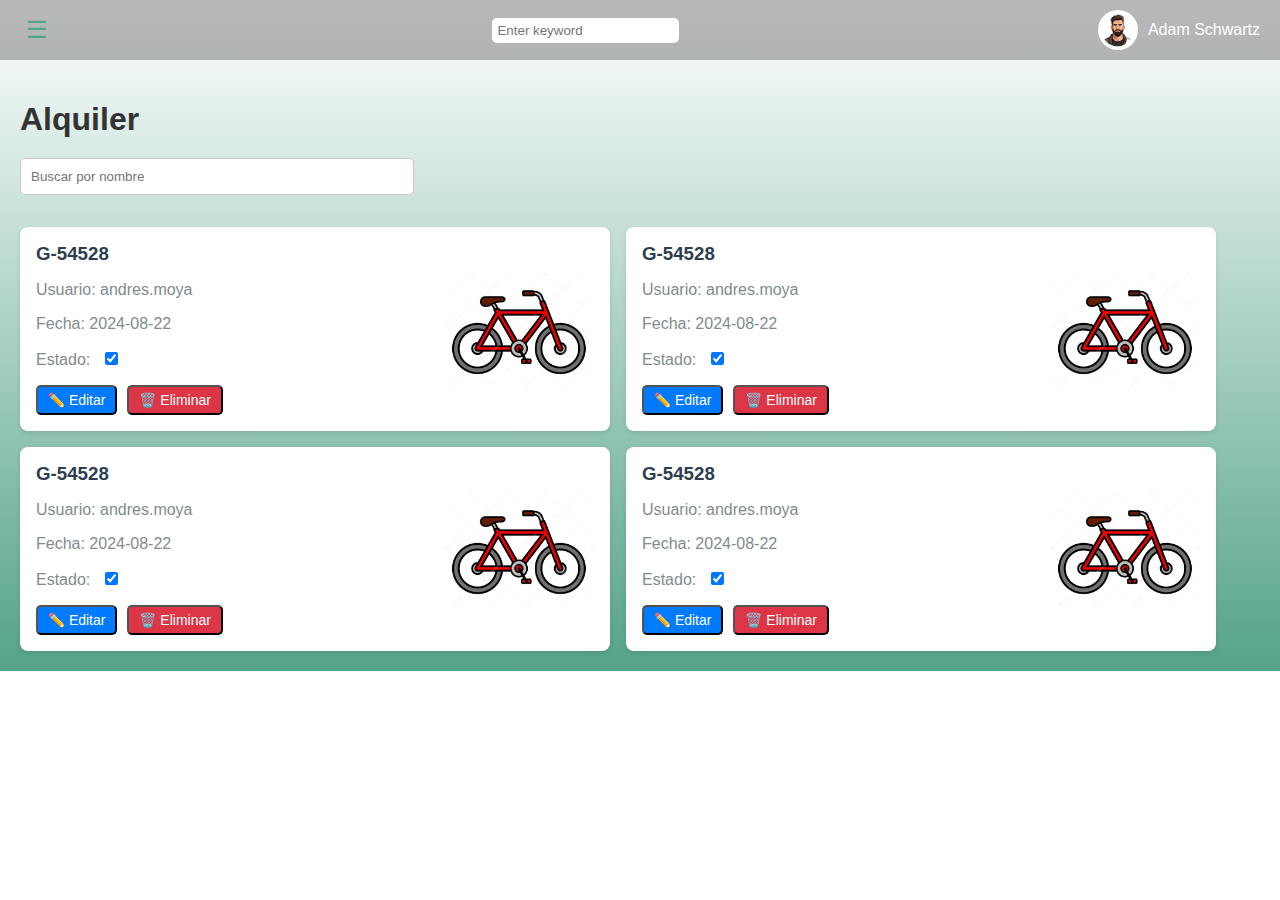
==== commit 6baadd90: "cambio" ====
--- a/alquiler.html
+++ b/alquiler.html
@@ -71,93 +71,61 @@
                     <!-- Tarjeta de usuario Andrés Moya -->
                     <div class="user-card" data-id="1754702856">
                         <div class="user-info">
-                            <h3>Andrés Moya</h3>
-                            <p>Email: andres.moya@gmail.com</p>
-                            <p>No. de celular: 0981239989</p>
-                            <p>Fecha de nacimiento: 1995-08-22</p>
+                            <h3>G-54528</h3>
+                            <p>Usuario: andres.moya</p>
+                            <p>Fecha: 2024-08-22</p>
                             <p>Estado: <input type="checkbox" checked></p>
                             <div class="actions">
                                 <button class="edit">✏️ Editar</button>
                                 <button class="delete">🗑️ Eliminar</button>
                             </div>
                         </div>
-                        <img src="./imagenes/persona1.jpeg" alt="Imagen de usuario">
+                        <img src="./imagenes/bici.png" alt="Imagen de usuario">
                     </div>
                     <!-- Tarjeta de usuario Pedro Gomez -->
                     <div class="user-card" data-id="1754702857">
                         <div class="user-info">
-                            <h3>Pedro Gomez</h3>
-                            <p>Email: pedro.gomez@gmail.com</p>
-                            <p>No. de celular: 0981239989</p>
-                            <p>Fecha de nacimiento: 1995-08-22</p>
+                            <h3>G-54528</h3>
+                            <p>Usuario: andres.moya</p>
+                            <p>Fecha: 2024-08-22</p>
                             <p>Estado: <input type="checkbox" checked></p>
                             <div class="actions">
                                 <button class="edit">✏️ Editar</button>
                                 <button class="delete">🗑️ Eliminar</button>
                             </div>
                         </div>
-                        <img src="./imagenes/persona2.jpeg" alt="Imagen de usuario">
+                        <img src="./imagenes/bici.png" alt="Imagen de usuario">
                     </div>
                     <!-- Tarjeta de usuario Jose Saenz -->
                     <div class="user-card" data-id="1754702858">
                         <div class="user-info">
-                            <h3>Jose Saenz</h3>
-                            <p>Email: jose.gomez@gmail.com</p>
-                            <p>No. de celular: 0981239989</p>
-                            <p>Fecha de nacimiento: 1995-08-22</p>
+                            <h3>G-54528</h3>
+                            <p>Usuario: andres.moya</p>
+                            <p>Fecha: 2024-08-22</p>
                             <p>Estado: <input type="checkbox" checked></p>
                             <div class="actions">
                                 <button class="edit">✏️ Editar</button>
                                 <button class="delete">🗑️ Eliminar</button>
                             </div>
                         </div>
-                        <img src="./imagenes/persona3.jpg" alt="Imagen de usuario">
+                        <img src="./imagenes/bici.png" alt="Imagen de usuario">
                     </div>
                     <!-- Tarjeta de usuario Marcos Gomez -->
                     <div class="user-card" data-id="1754702859">
                         <div class="user-info">
-                            <h3>Marcos Gomez</h3>
-                            <p>Email: marcos.gomez@gmail.com</p>
-                            <p>No. de celular: 0981239989</p>
-                            <p>Fecha de nacimiento: 1995-08-22</p>
+                            <h3>G-54528</h3>
+                            <p>Usuario: andres.moya</p>
+                            <p>Fecha: 2024-08-22</p>
                             <p>Estado: <input type="checkbox" checked></p>
                             <div class="actions">
                                 <button class="edit">✏️ Editar</button>
                                 <button class="delete">🗑️ Eliminar</button>
                             </div>
                         </div>
-                        <img src="./imagenes/persona4.jpeg" alt="Imagen de usuario">
+                        <img src="./imagenes/bici.png" alt="Imagen de usuario">
                     </div>
                     <!-- Tarjeta de usuario Maria Fernandez -->
-                    <div class="user-card" data-id="1754702860">
-                        <div class="user-info">
-                            <h3>Maria Fernandez</h3>
-                            <p>Email: maria.fernandez@gmail.com</p>
-                            <p>No. de celular: 0981239990</p>
-                            <p>Fecha de nacimiento: 1994-05-10</p>
-                            <p>Estado: <input type="checkbox" checked></p>
-                            <div class="actions">
-                                <button class="edit">✏️ Editar</button>
-                                <button class="delete">🗑️ Eliminar</button>
-                            </div>
-                        </div>
-                        <img src="./imagenes/persona5.jpg" alt="Imagen de usuario">
-                    </div>
-                    <!-- Tarjeta de usuario Laura Perez -->
-                    <div class="user-card" data-id="1754702861">
-                        <div class="user-info">
-                            <h3>Laura Perez</h3>
-                            <p>Email: laura.perez@gmail.com</p>
-                            <p>No. de celular: 0981239991</p>
-                            <p>Fecha de nacimiento: 1993-04-15</p>
-                            <p>Estado: <input type="checkbox" checked></p>
-                            <div class="actions">
-                                <button class="edit">✏️ Editar</button>
-                                <button class="delete">🗑️ Eliminar</button>
-                            </div>
-                        </div>
-                        <img src="./imagenes/persona6.jpg" alt="Imagen de usuario">
-                    </div>
+                    
                 </div>
             </section>
         </main>
